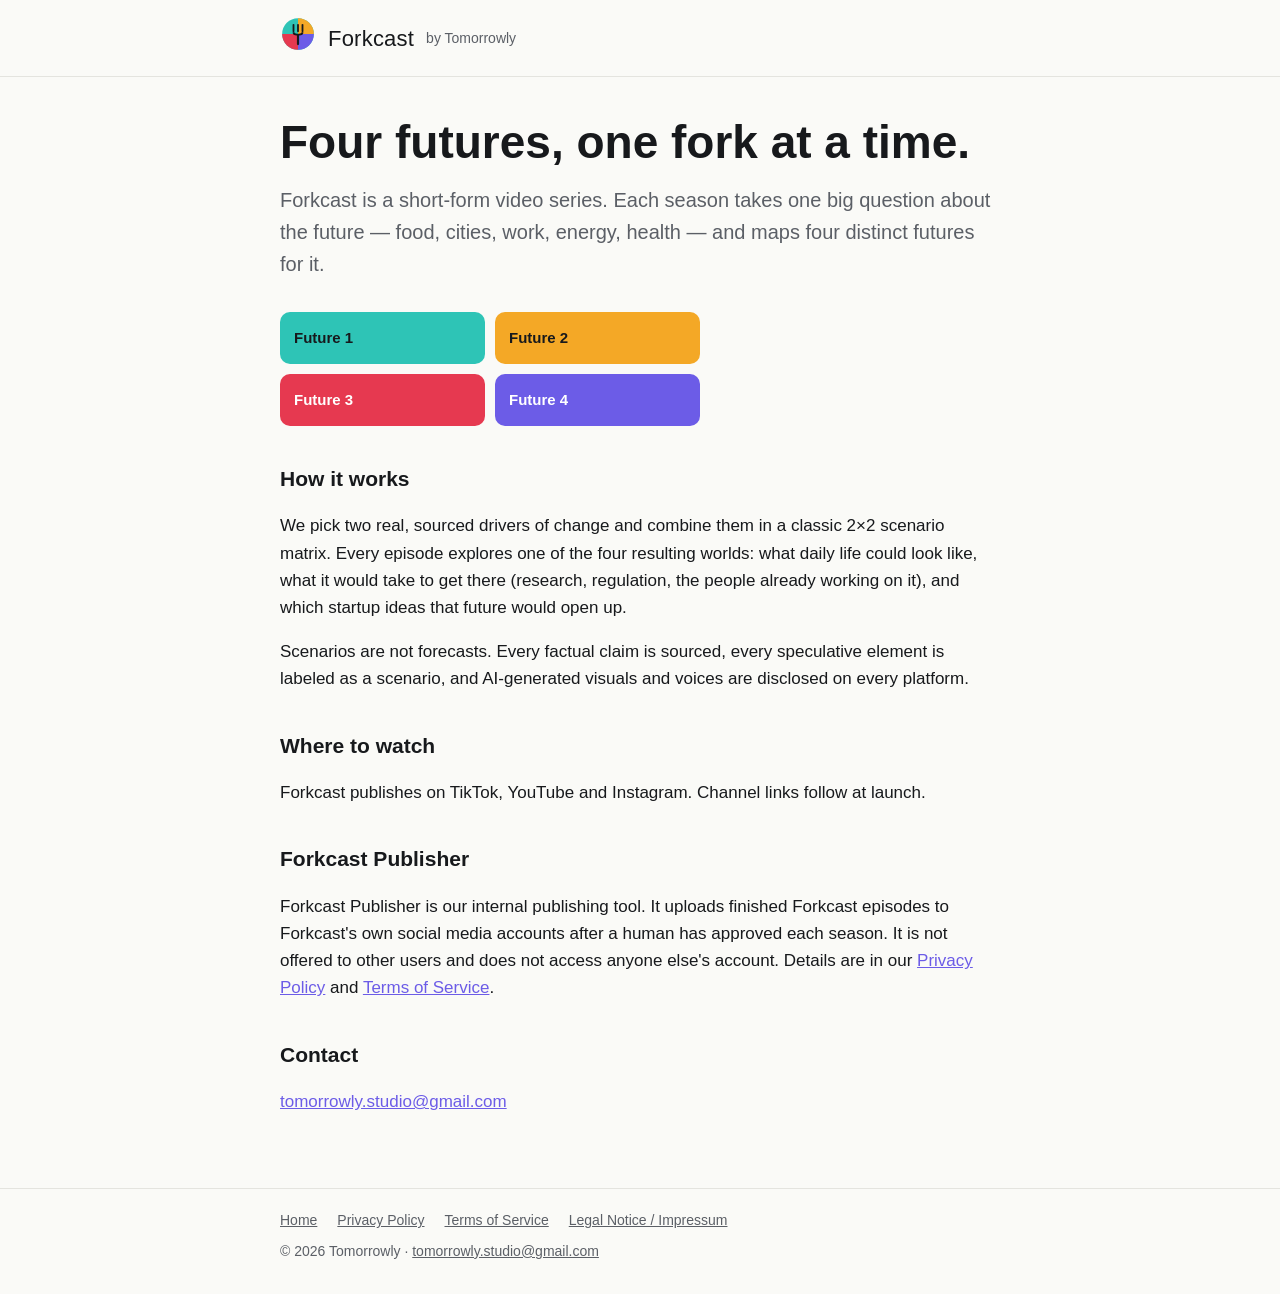
==== index.html @ e5bfec23 "Initial website: home, privacy policy, terms, legal notice Co-Authored-By: Claude Opus 5.5 <noreply@" ====
<!doctype html>
<html lang="en">
<head>
<meta charset="utf-8">
<meta name="viewport" content="width=device-width, initial-scale=1">
<title>Forkcast — four futures, one fork at a time</title>
<meta name="description" content="Forkcast is a short-form video series that maps four futures for one big question per episode, with sourced facts and the startup ideas each future would need.">
<link rel="icon" href="favicon.svg" type="image/svg+xml">
<link rel="stylesheet" href="style.css">
</head>
<body>
<header class="site"><div class="wrap">
  <a href="index.html"><img src="logo.svg" alt="Forkcast logo"></a>
  <a class="brand" href="index.html">Forkcast</a>
  <span class="by">by Tomorrowly</span>
</div></header>
<main><div class="wrap">
<h1>Four futures, one fork at a time.</h1>
<p class="lead">Forkcast is a short-form video series. Each season takes one big question about the future — food, cities, work, energy, health — and maps four distinct futures for it.</p>

<div class="quadrants" aria-hidden="true">
  <div class="q1">Future 1</div><div class="q2">Future 2</div>
  <div class="q3">Future 3</div><div class="q4">Future 4</div>
</div>

<h2>How it works</h2>
<p>We pick two real, sourced drivers of change and combine them in a classic 2&times;2 scenario matrix. Every episode explores one of the four resulting worlds: what daily life could look like, what it would take to get there (research, regulation, the people already working on it), and which startup ideas that future would open up.</p>
<p>Scenarios are not forecasts. Every factual claim is sourced, every speculative element is labeled as a scenario, and AI-generated visuals and voices are disclosed on every platform.</p>

<h2>Where to watch</h2>
<p>Forkcast publishes on TikTok, YouTube and Instagram. Channel links follow at launch.</p>

<h2>Forkcast Publisher</h2>
<p>Forkcast Publisher is our internal publishing tool. It uploads finished Forkcast episodes to Forkcast's own social media accounts after a human has approved each season. It is not offered to other users and does not access anyone else's account. Details are in our <a href="privacy.html">Privacy Policy</a> and <a href="terms.html">Terms of Service</a>.</p>

<h2>Contact</h2>
<p><a href="mailto:tomorrowly.studio@gmail.com">tomorrowly.studio@gmail.com</a></p>
</div></main>
<footer class="site"><div class="wrap">
  <nav>
    <a href="index.html">Home</a>
    <a href="privacy.html">Privacy Policy</a>
    <a href="terms.html">Terms of Service</a>
    <a href="impressum.html">Legal Notice / Impressum</a>
  </nav>
  <div>&copy; 2026 Tomorrowly &middot; <a href="mailto:tomorrowly.studio@gmail.com">tomorrowly.studio@gmail.com</a></div>
</div></footer>
</body>
</html>
---- style.css ----
:root {
  --ink: #17191C;
  --paper: #FAFAF7;
  --muted: #5B5F66;
  --line: #E4E4DF;
  --accent: #6C5CE7;
  --jade: #2EC4B6;
  --amber: #F4A826;
  --crimson: #E63950;
  --display: "Archivo Black", "Arial Black", Impact, sans-serif;
  --text: Inter, "Helvetica Neue", Arial, system-ui, sans-serif;
}
* { box-sizing: border-box; }
html { -webkit-text-size-adjust: 100%; }
body {
  margin: 0;
  background: var(--paper);
  color: var(--ink);
  font: 17px/1.6 var(--text);
}
a { color: var(--accent); }
.wrap { max-width: 760px; margin: 0 auto; padding: 0 20px; }
header.site { border-bottom: 1px solid var(--line); }
header.site .wrap { display: flex; align-items: center; gap: 12px; padding-top: 16px; padding-bottom: 16px; }
header.site img { width: 36px; height: 36px; }
header.site a.brand { font-family: var(--display); font-size: 22px; color: var(--ink); text-decoration: none; letter-spacing: 0.01em; }
header.site span.by { color: var(--muted); font-size: 14px; }
main { padding: 40px 0 56px; }
h1 { font-family: var(--display); font-weight: 900; font-size: clamp(30px, 6vw, 46px); line-height: 1.1; margin: 0 0 16px; }
h2 { font-size: 21px; margin: 36px 0 8px; }
h3 { font-size: 17px; margin: 24px 0 6px; }
p.lead { font-size: 20px; color: var(--muted); margin-top: 0; }
.updated { color: var(--muted); font-size: 14px; }
.quadrants { display: grid; grid-template-columns: repeat(2, 1fr); gap: 10px; margin: 32px 0; max-width: 420px; }
.quadrants div { border-radius: 10px; padding: 14px; font-weight: 700; font-size: 15px; }
.q1 { background: var(--jade); color: var(--ink); }
.q2 { background: var(--amber); color: var(--ink); }
.q3 { background: var(--crimson); color: #fff; }
.q4 { background: var(--accent); color: #fff; }
footer.site { border-top: 1px solid var(--line); padding: 20px 0 32px; font-size: 14px; color: var(--muted); }
footer.site nav { display: flex; flex-wrap: wrap; gap: 8px 20px; margin-bottom: 8px; }
footer.site a { color: var(--muted); }
.placeholder { background: #FFF3CD; padding: 0 4px; border-radius: 3px; }
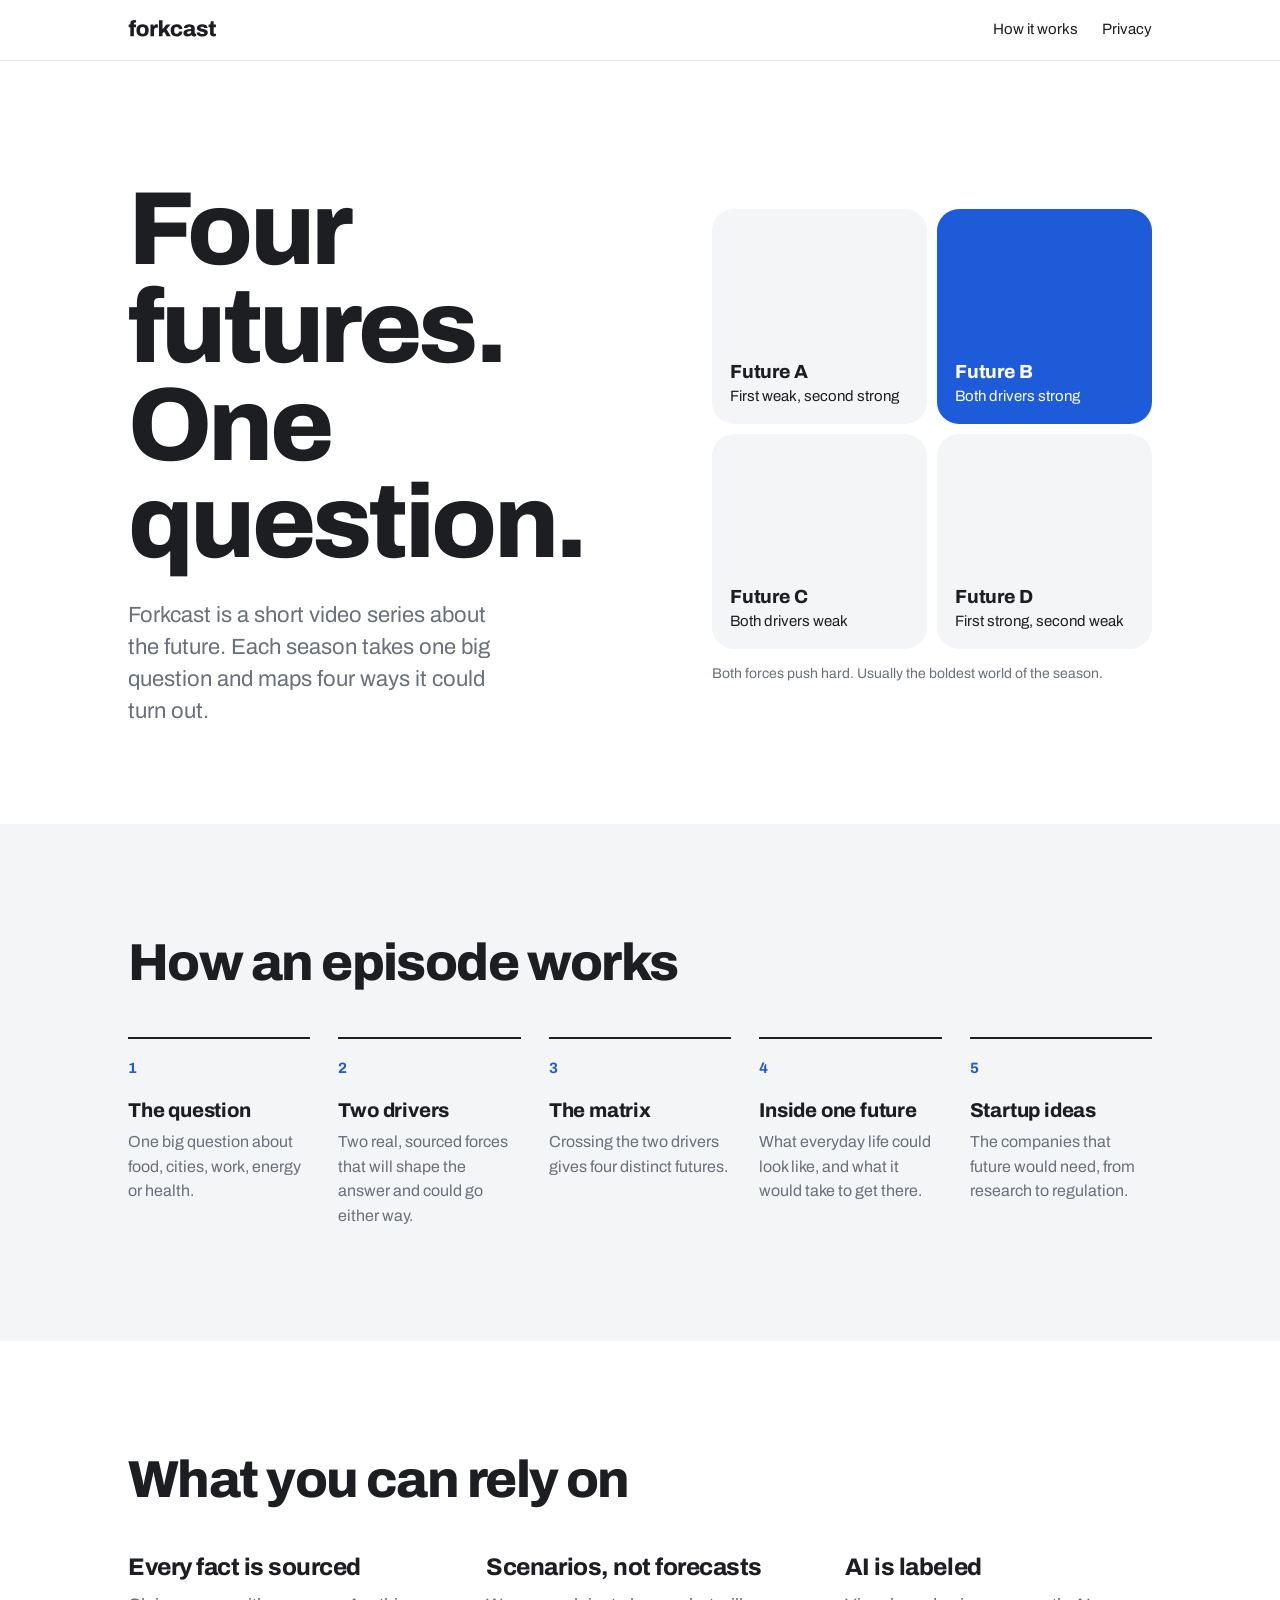
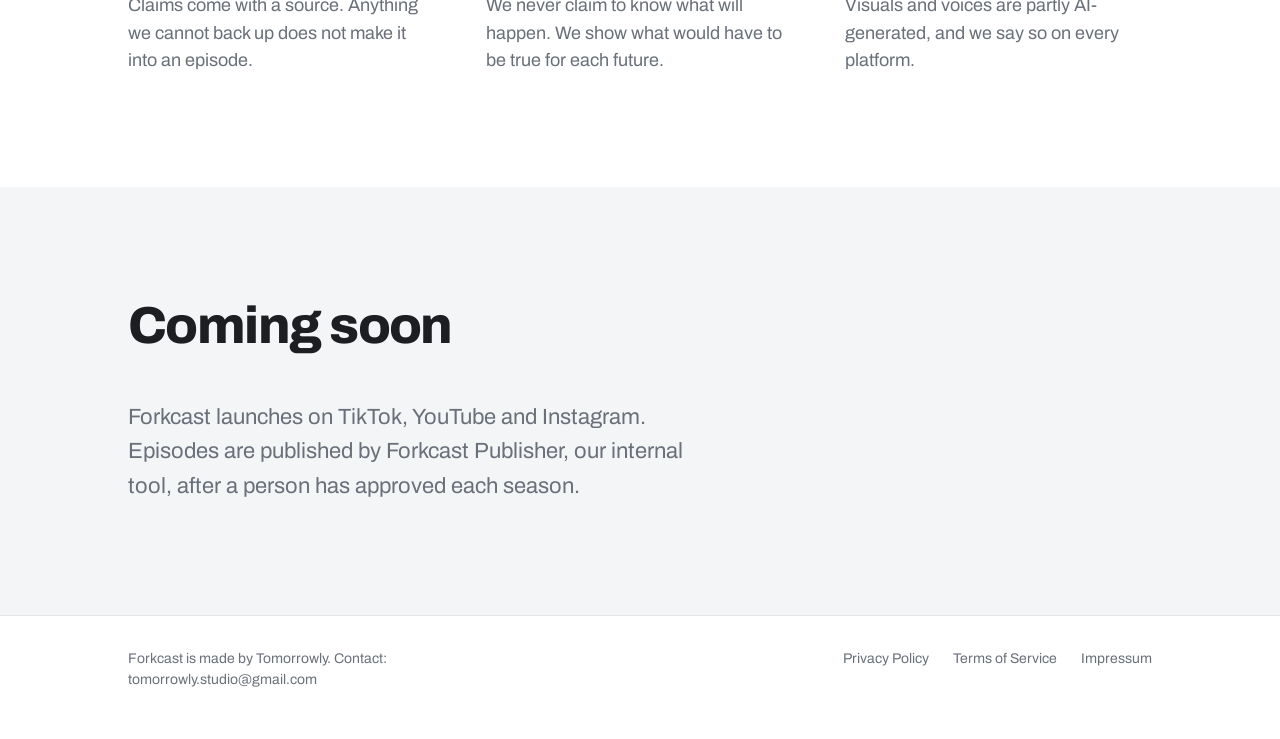
==== commit c1c6f39c: "Clean redesign: new brand, self-hosted font Co-Authored-By: Claude Opus 5.5 <noreply@anthropic.com> " ====
--- a/index.html
+++ b/index.html
@@ -3,47 +3,83 @@
 <head>
 <meta charset="utf-8">
 <meta name="viewport" content="width=device-width, initial-scale=1">
-<title>Forkcast — four futures, one fork at a time</title>
-<meta name="description" content="Forkcast is a short-form video series that maps four futures for one big question per episode, with sourced facts and the startup ideas each future would need.">
+<title>Forkcast – Four futures, one question</title>
+<meta name="description" content="Forkcast is a short video series that maps four futures for one big question per season, with sourced facts and the startup ideas each future would need.">
+<meta name="theme-color" content="#FFFFFF">
 <link rel="icon" href="favicon.svg" type="image/svg+xml">
+<link rel="preload" href="fonts/archivo.woff2" as="font" type="font/woff2" crossorigin>
 <link rel="stylesheet" href="style.css">
 </head>
 <body>
-<header class="site"><div class="wrap">
-  <a href="index.html"><img src="logo.svg" alt="Forkcast logo"></a>
-  <a class="brand" href="index.html">Forkcast</a>
-  <span class="by">by Tomorrowly</span>
+<header class="site-head"><div class="wrap">
+  <a class="brand" href="index.html"><img src="logo.svg" alt="Forkcast" width="110" height="22"></a>
+  <nav aria-label="Main">
+    <a href="index.html#how">How it works</a>
+    <a href="privacy.html">Privacy</a>
+  </nav>
 </div></header>
-<main><div class="wrap">
-<h1>Four futures, one fork at a time.</h1>
-<p class="lead">Forkcast is a short-form video series. Each season takes one big question about the future — food, cities, work, energy, health — and maps four distinct futures for it.</p>
+<main>
+<section class="hero"><div class="wrap">
+  <div>
+    <h1>Four futures.<br>One question.</h1>
+    <p>Forkcast is a short video series about the future. Each season takes one big question and maps four ways it could turn out.</p>
+  </div>
+  <figure class="matrix" aria-label="The four futures of a season">
+    <div class="matrix-grid" role="group" aria-label="Pick a future">
+      <button type="button" aria-pressed="false" data-note="The second force takes off, the first stalls. Often the most surprising world."><strong>Future A</strong>First weak, second strong</button>
+      <button type="button" aria-pressed="true" data-note="Both forces push hard. Usually the boldest world of the season."><strong>Future B</strong>Both drivers strong</button>
+      <button type="button" aria-pressed="false" data-note="Neither force takes off. Closest to today, but rarely unchanged."><strong>Future C</strong>Both drivers weak</button>
+      <button type="button" aria-pressed="false" data-note="The first force wins, the second stalls. The world tilts one way."><strong>Future D</strong>First strong, second weak</button>
+    </div>
+    <figcaption class="matrix-note" aria-live="polite">Both forces push hard. Usually the boldest world of the season.</figcaption>
+  </figure>
+</div></section>
 
-<div class="quadrants" aria-hidden="true">
-  <div class="q1">Future 1</div><div class="q2">Future 2</div>
-  <div class="q3">Future 3</div><div class="q4">Future 4</div>
-</div>
+<section class="band mist" id="how"><div class="wrap">
+  <h2>How an episode works</h2>
+  <ol class="steps">
+    <li><h3>The question</h3><p>One big question about food, cities, work, energy or health.</p></li>
+    <li><h3>Two drivers</h3><p>Two real, sourced forces that will shape the answer and could go either way.</p></li>
+    <li><h3>The matrix</h3><p>Crossing the two drivers gives four distinct futures.</p></li>
+    <li><h3>Inside one future</h3><p>What everyday life could look like, and what it would take to get there.</p></li>
+    <li><h3>Startup ideas</h3><p>The companies that future would need, from research to regulation.</p></li>
+  </ol>
+</div></section>
 
-<h2>How it works</h2>
-<p>We pick two real, sourced drivers of change and combine them in a classic 2&times;2 scenario matrix. Every episode explores one of the four resulting worlds: what daily life could look like, what it would take to get there (research, regulation, the people already working on it), and which startup ideas that future would open up.</p>
-<p>Scenarios are not forecasts. Every factual claim is sourced, every speculative element is labeled as a scenario, and AI-generated visuals and voices are disclosed on every platform.</p>
+<section class="band"><div class="wrap">
+  <h2>What you can rely on</h2>
+  <div class="promises">
+    <div><h3>Every fact is sourced</h3><p>Claims come with a source. Anything we cannot back up does not make it into an episode.</p></div>
+    <div><h3>Scenarios, not forecasts</h3><p>We never claim to know what will happen. We show what would have to be true for each future.</p></div>
+    <div><h3>AI is labeled</h3><p>Visuals and voices are partly AI-generated, and we say so on every platform.</p></div>
+  </div>
+</div></section>
 
-<h2>Where to watch</h2>
-<p>Forkcast publishes on TikTok, YouTube and Instagram. Channel links follow at launch.</p>
-
-<h2>Forkcast Publisher</h2>
-<p>Forkcast Publisher is our internal publishing tool. It uploads finished Forkcast episodes to Forkcast's own social media accounts after a human has approved each season. It is not offered to other users and does not access anyone else's account. Details are in our <a href="privacy.html">Privacy Policy</a> and <a href="terms.html">Terms of Service</a>.</p>
-
-<h2>Contact</h2>
-<p><a href="mailto:tomorrowly.studio@gmail.com">tomorrowly.studio@gmail.com</a></p>
-</div></main>
-<footer class="site"><div class="wrap">
-  <nav>
-    <a href="index.html">Home</a>
+<section class="band mist closing"><div class="wrap">
+  <h2>Coming soon</h2>
+  <p>Forkcast launches on TikTok, YouTube and Instagram. Episodes are published by Forkcast Publisher, our internal tool, after a person has approved each season.</p>
+</div></section>
+</main>
+<footer class="site-foot"><div class="wrap">
+  <p>Forkcast is made by Tomorrowly. Contact: <a href="mailto:tomorrowly.studio@gmail.com">tomorrowly.studio@gmail.com</a></p>
+  <nav aria-label="Legal">
     <a href="privacy.html">Privacy Policy</a>
     <a href="terms.html">Terms of Service</a>
-    <a href="impressum.html">Legal Notice / Impressum</a>
+    <a href="impressum.html">Impressum</a>
   </nav>
-  <div>&copy; 2026 Tomorrowly &middot; <a href="mailto:tomorrowly.studio@gmail.com">tomorrowly.studio@gmail.com</a></div>
 </div></footer>
+<script>
+(function () {
+  var grid = document.querySelector('.matrix-grid');
+  if (!grid) return;
+  var note = document.querySelector('.matrix-note');
+  grid.addEventListener('click', function (e) {
+    var btn = e.target.closest('button');
+    if (!btn) return;
+    grid.querySelectorAll('button').forEach(function (b) { b.setAttribute('aria-pressed', b === btn ? 'true' : 'false'); });
+    note.textContent = btn.dataset.note;
+  });
+})();
+</script>
 </body>
 </html>
--- a/style.css
+++ b/style.css
@@ -1,43 +1,117 @@
+@font-face {
+  font-family: "Archivo";
+  src: url("fonts/archivo.woff2") format("woff2");
+  font-weight: 100 900;
+  font-stretch: 62% 125%;
+  font-display: swap;
+}
 :root {
-  --ink: #17191C;
-  --paper: #FAFAF7;
-  --muted: #5B5F66;
-  --line: #E4E4DF;
-  --accent: #6C5CE7;
-  --jade: #2EC4B6;
-  --amber: #F4A826;
-  --crimson: #E63950;
-  --display: "Archivo Black", "Arial Black", Impact, sans-serif;
-  --text: Inter, "Helvetica Neue", Arial, system-ui, sans-serif;
+  --paper: #FFFFFF;
+  --mist: #F4F5F7;
+  --line: #E3E5E9;
+  --stone: #C4C8CF;
+  --slate: #6A707A;
+  --ink: #1C1E22;
+  --blue: #1E5BD8;
+  --gutter: clamp(20px, 5vw, 48px);
+  --measure: 68ch;
 }
 * { box-sizing: border-box; }
-html { -webkit-text-size-adjust: 100%; }
+html { -webkit-text-size-adjust: 100%; scroll-behavior: smooth; }
 body {
   margin: 0;
   background: var(--paper);
   color: var(--ink);
-  font: 17px/1.6 var(--text);
+  font-family: "Archivo", "Helvetica Neue", Arial, sans-serif;
+  font-size: 18px;
+  line-height: 1.55;
+  -webkit-font-smoothing: antialiased;
+  text-rendering: optimizeLegibility;
 }
-a { color: var(--accent); }
-.wrap { max-width: 760px; margin: 0 auto; padding: 0 20px; }
-header.site { border-bottom: 1px solid var(--line); }
-header.site .wrap { display: flex; align-items: center; gap: 12px; padding-top: 16px; padding-bottom: 16px; }
-header.site img { width: 36px; height: 36px; }
-header.site a.brand { font-family: var(--display); font-size: 22px; color: var(--ink); text-decoration: none; letter-spacing: 0.01em; }
-header.site span.by { color: var(--muted); font-size: 14px; }
-main { padding: 40px 0 56px; }
-h1 { font-family: var(--display); font-weight: 900; font-size: clamp(30px, 6vw, 46px); line-height: 1.1; margin: 0 0 16px; }
-h2 { font-size: 21px; margin: 36px 0 8px; }
-h3 { font-size: 17px; margin: 24px 0 6px; }
-p.lead { font-size: 20px; color: var(--muted); margin-top: 0; }
-.updated { color: var(--muted); font-size: 14px; }
-.quadrants { display: grid; grid-template-columns: repeat(2, 1fr); gap: 10px; margin: 32px 0; max-width: 420px; }
-.quadrants div { border-radius: 10px; padding: 14px; font-weight: 700; font-size: 15px; }
-.q1 { background: var(--jade); color: var(--ink); }
-.q2 { background: var(--amber); color: var(--ink); }
-.q3 { background: var(--crimson); color: #fff; }
-.q4 { background: var(--accent); color: #fff; }
-footer.site { border-top: 1px solid var(--line); padding: 20px 0 32px; font-size: 14px; color: var(--muted); }
-footer.site nav { display: flex; flex-wrap: wrap; gap: 8px 20px; margin-bottom: 8px; }
-footer.site a { color: var(--muted); }
-.placeholder { background: #FFF3CD; padding: 0 4px; border-radius: 3px; }
+a { color: var(--blue); text-underline-offset: 3px; }
+a:focus-visible, button:focus-visible { outline: 2px solid var(--blue); outline-offset: 3px; border-radius: 4px; }
+.wrap { max-width: 1120px; margin: 0 auto; padding: 0 var(--gutter); }
+
+/* Header */
+.site-head { position: sticky; top: 0; z-index: 10; background: rgba(255,255,255,.86); backdrop-filter: saturate(180%) blur(16px); -webkit-backdrop-filter: saturate(180%) blur(16px); border-bottom: 1px solid var(--line); }
+.site-head .wrap { display: flex; align-items: center; justify-content: space-between; height: 60px; }
+.site-head .brand img { display: block; height: 22px; width: auto; }
+.site-head nav { display: flex; gap: 24px; font-size: 15px; }
+.site-head nav a { color: var(--ink); text-decoration: none; }
+.site-head nav a:hover { color: var(--blue); }
+
+/* Hero */
+.hero { padding: clamp(56px, 10vw, 120px) 0 clamp(56px, 8vw, 96px); }
+.hero .wrap { display: grid; grid-template-columns: 1.15fr 1fr; gap: clamp(40px, 6vw, 88px); align-items: center; }
+.hero h1 { font-size: clamp(48px, 8.4vw, 104px); line-height: .94; letter-spacing: -0.035em; font-weight: 800; margin: 0 0 28px; }
+.hero p { font-size: clamp(19px, 2vw, 22px); line-height: 1.45; color: var(--slate); max-width: 30ch; margin: 0; }
+
+/* Matrix */
+.matrix { width: 100%; max-width: 440px; justify-self: end; margin: 0; }
+.matrix-grid { display: grid; grid-template-columns: 1fr 1fr; gap: 10px; aspect-ratio: 1; }
+.matrix button {
+  font: inherit; text-align: left; cursor: pointer;
+  border: 0; border-radius: 22px; padding: 18px;
+  background: var(--mist); color: var(--ink);
+  display: flex; flex-direction: column; justify-content: flex-end;
+  font-size: 15px; line-height: 1.3;
+  transition: background-color .35s ease, color .35s ease;
+}
+.matrix button strong { font-size: 19px; font-weight: 750; letter-spacing: -0.01em; display: block; margin-bottom: 2px; }
+.matrix button[aria-pressed="true"] { background: var(--blue); color: #fff; }
+.matrix-axes { display: flex; justify-content: space-between; color: var(--slate); font-size: 14px; margin-top: 12px; }
+.matrix-note { color: var(--slate); font-size: 14px; margin: 14px 0 0; min-height: 2.6em; }
+
+/* Sections */
+.band { padding: clamp(64px, 9vw, 112px) 0; }
+.band.mist { background: var(--mist); }
+.band h2 { font-size: clamp(32px, 4.6vw, 52px); line-height: 1.02; letter-spacing: -0.03em; font-weight: 800; margin: 0 0 clamp(32px, 4vw, 48px); max-width: 18ch; }
+
+.steps { list-style: none; margin: 0; padding: 0; display: grid; grid-template-columns: repeat(5, 1fr); gap: 28px; counter-reset: step; }
+.steps li { counter-increment: step; border-top: 2px solid var(--ink); padding-top: 18px; }
+.steps li::before { content: counter(step); display: block; font-size: 15px; font-weight: 700; color: var(--blue); margin-bottom: 18px; font-variant-numeric: tabular-nums; }
+.steps h3 { font-size: 20px; line-height: 1.2; letter-spacing: -0.01em; margin: 0 0 8px; font-weight: 750; }
+.steps p { margin: 0; font-size: 16px; color: var(--slate); }
+
+.promises { display: grid; grid-template-columns: repeat(3, 1fr); gap: clamp(28px, 4vw, 56px); }
+.promises h3 { font-size: 24px; letter-spacing: -0.02em; line-height: 1.15; margin: 0 0 10px; font-weight: 750; }
+.promises p { margin: 0; color: var(--slate); }
+
+.closing { text-align: left; }
+.closing p { font-size: clamp(19px, 2vw, 22px); color: var(--slate); max-width: 46ch; margin: 0; }
+
+/* Legal / prose pages */
+.prose { padding: clamp(48px, 8vw, 96px) 0 clamp(64px, 8vw, 96px); }
+.prose .wrap > * { max-width: var(--measure); }
+.prose h1 { font-size: clamp(38px, 6vw, 64px); line-height: 1; letter-spacing: -0.035em; font-weight: 800; margin: 0 0 16px; }
+.prose h2 { font-size: 22px; letter-spacing: -0.015em; margin: 44px 0 10px; font-weight: 750; }
+.prose h3 { font-size: 18px; margin: 28px 0 6px; font-weight: 700; }
+.prose p { margin: 0 0 14px; }
+.prose hr { border: 0; border-top: 1px solid var(--line); margin: 64px 0; }
+.updated { color: var(--slate); font-size: 15px; margin-bottom: 32px !important; }
+.placeholder { background: #FFF4C2; padding: 0 4px; border-radius: 4px; }
+
+/* Footer */
+.site-foot { border-top: 1px solid var(--line); padding: 32px 0 48px; font-size: 14px; color: var(--slate); }
+.site-foot .wrap { display: flex; flex-wrap: wrap; justify-content: space-between; gap: 16px 32px; }
+.site-foot nav { display: flex; flex-wrap: wrap; gap: 8px 24px; }
+.site-foot a { color: var(--slate); text-decoration: none; }
+.site-foot a:hover { color: var(--ink); }
+.site-foot p { margin: 0; max-width: 52ch; }
+
+@media (max-width: 900px) {
+  .hero .wrap { grid-template-columns: 1fr; }
+  .matrix { justify-self: start; }
+  .steps { grid-template-columns: 1fr 1fr; }
+  .promises { grid-template-columns: 1fr; }
+}
+@media (max-width: 520px) {
+  .steps { grid-template-columns: 1fr; }
+  .site-head nav { gap: 16px; font-size: 14px; }
+  .matrix button { padding: 14px; font-size: 13px; border-radius: 18px; }
+  .matrix button strong { font-size: 16px; }
+}
+@media (prefers-reduced-motion: reduce) {
+  html { scroll-behavior: auto; }
+  .matrix button { transition: none; }
+}
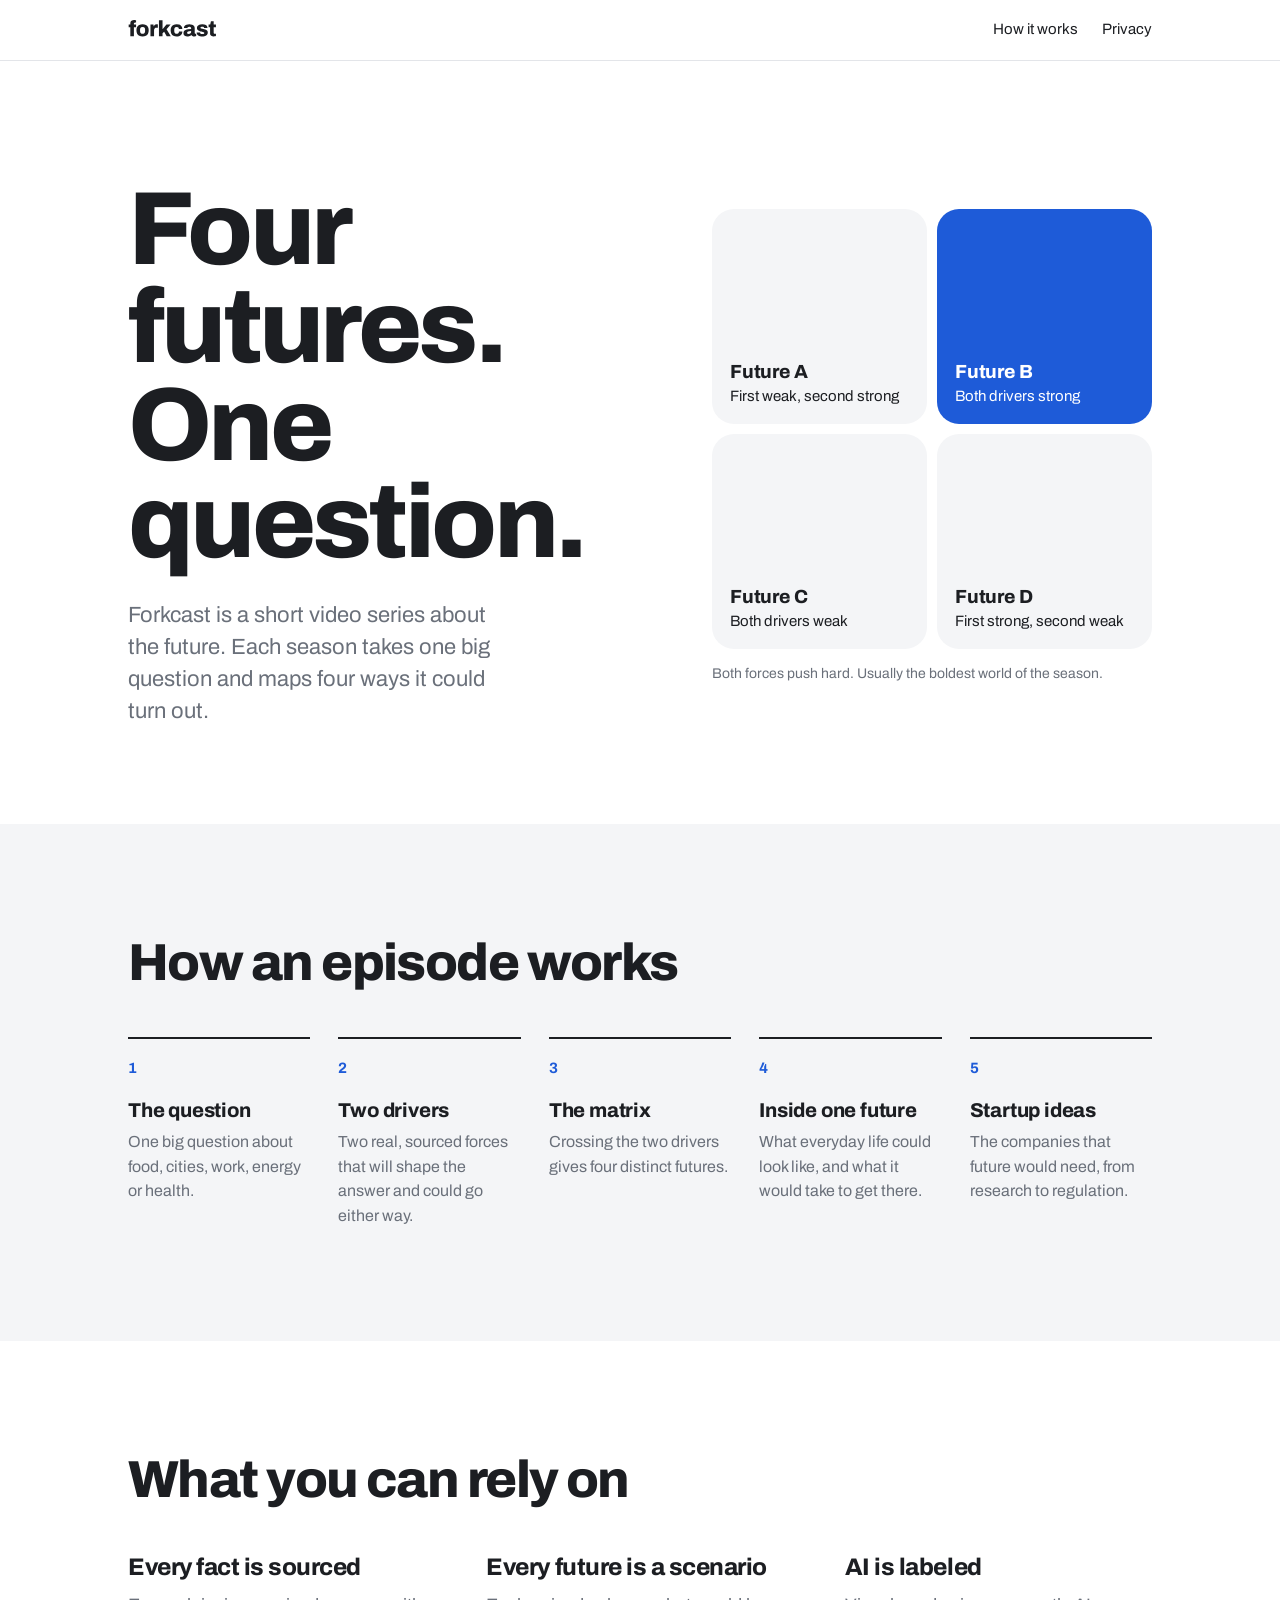
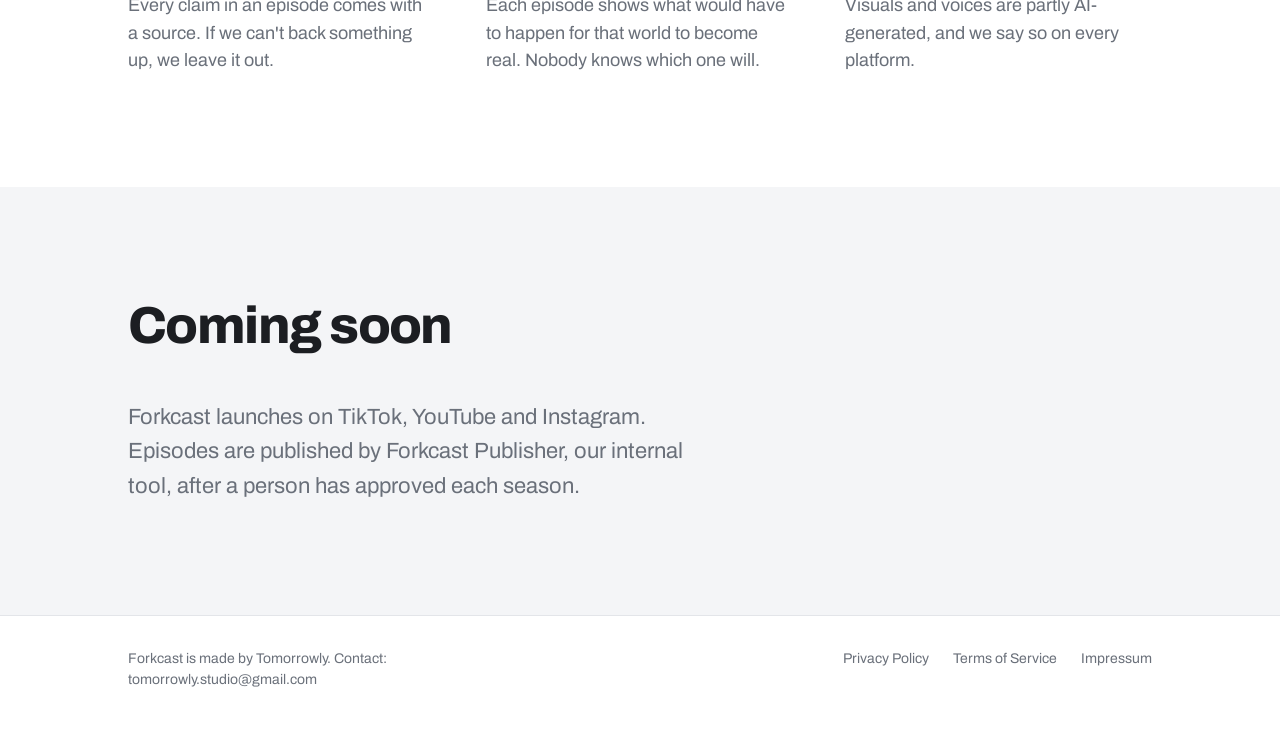
==== commit fd3e9ce6: "Copy edits Co-Authored-By: Claude Opus 5.5 <noreply@anthropic.com> Claude-Session: https://claude.ai" ====
--- a/index.html
+++ b/index.html
@@ -3,7 +3,7 @@
 <head>
 <meta charset="utf-8">
 <meta name="viewport" content="width=device-width, initial-scale=1">
-<title>Forkcast – Four futures, one question</title>
+<title>Forkcast | Four futures, one question</title>
 <meta name="description" content="Forkcast is a short video series that maps four futures for one big question per season, with sourced facts and the startup ideas each future would need.">
 <meta name="theme-color" content="#FFFFFF">
 <link rel="icon" href="favicon.svg" type="image/svg+xml">
@@ -28,7 +28,7 @@
     <div class="matrix-grid" role="group" aria-label="Pick a future">
       <button type="button" aria-pressed="false" data-note="The second force takes off, the first stalls. Often the most surprising world."><strong>Future A</strong>First weak, second strong</button>
       <button type="button" aria-pressed="true" data-note="Both forces push hard. Usually the boldest world of the season."><strong>Future B</strong>Both drivers strong</button>
-      <button type="button" aria-pressed="false" data-note="Neither force takes off. Closest to today, but rarely unchanged."><strong>Future C</strong>Both drivers weak</button>
+      <button type="button" aria-pressed="false" data-note="Neither force takes off. This world looks most like today."><strong>Future C</strong>Both drivers weak</button>
       <button type="button" aria-pressed="false" data-note="The first force wins, the second stalls. The world tilts one way."><strong>Future D</strong>First strong, second weak</button>
     </div>
     <figcaption class="matrix-note" aria-live="polite">Both forces push hard. Usually the boldest world of the season.</figcaption>
@@ -49,8 +49,8 @@
 <section class="band"><div class="wrap">
   <h2>What you can rely on</h2>
   <div class="promises">
-    <div><h3>Every fact is sourced</h3><p>Claims come with a source. Anything we cannot back up does not make it into an episode.</p></div>
-    <div><h3>Scenarios, not forecasts</h3><p>We never claim to know what will happen. We show what would have to be true for each future.</p></div>
+    <div><h3>Every fact is sourced</h3><p>Every claim in an episode comes with a source. If we can't back something up, we leave it out.</p></div>
+    <div><h3>Every future is a scenario</h3><p>Each episode shows what would have to happen for that world to become real. Nobody knows which one will.</p></div>
     <div><h3>AI is labeled</h3><p>Visuals and voices are partly AI-generated, and we say so on every platform.</p></div>
   </div>
 </div></section>
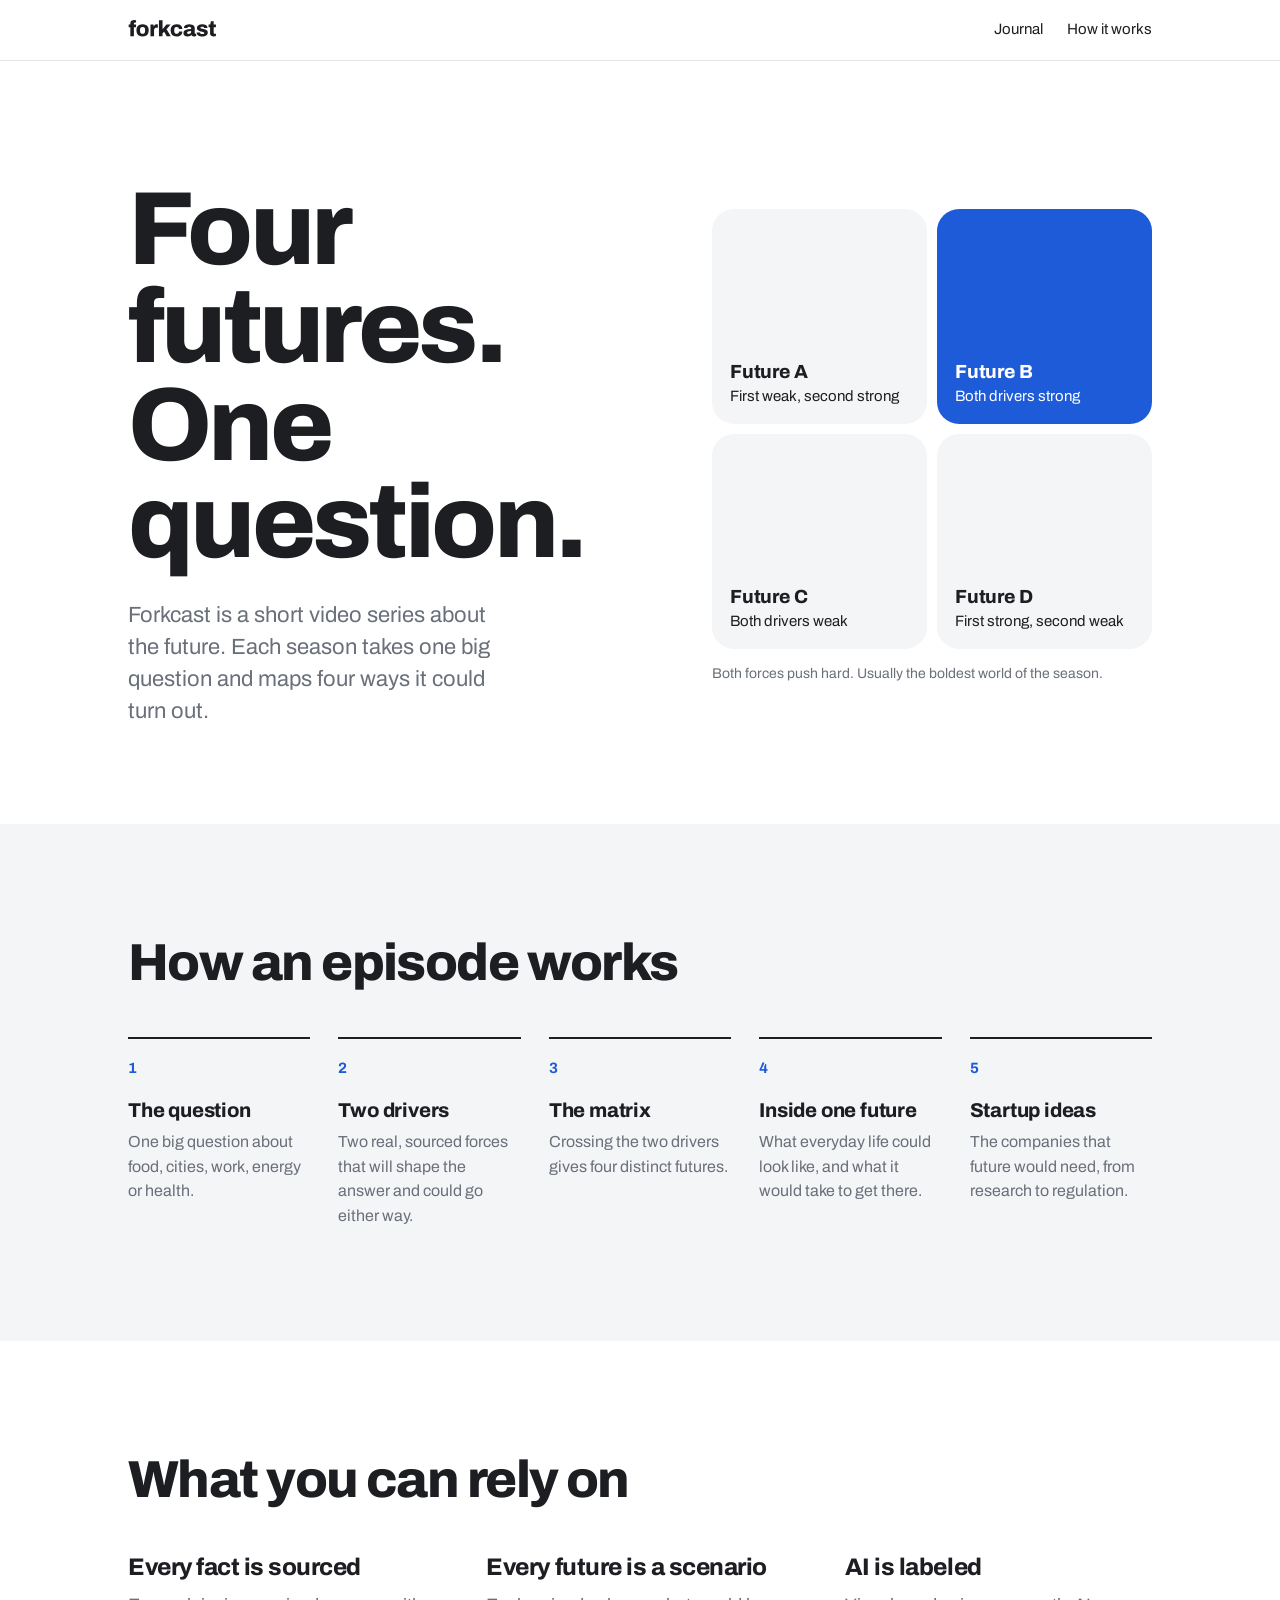
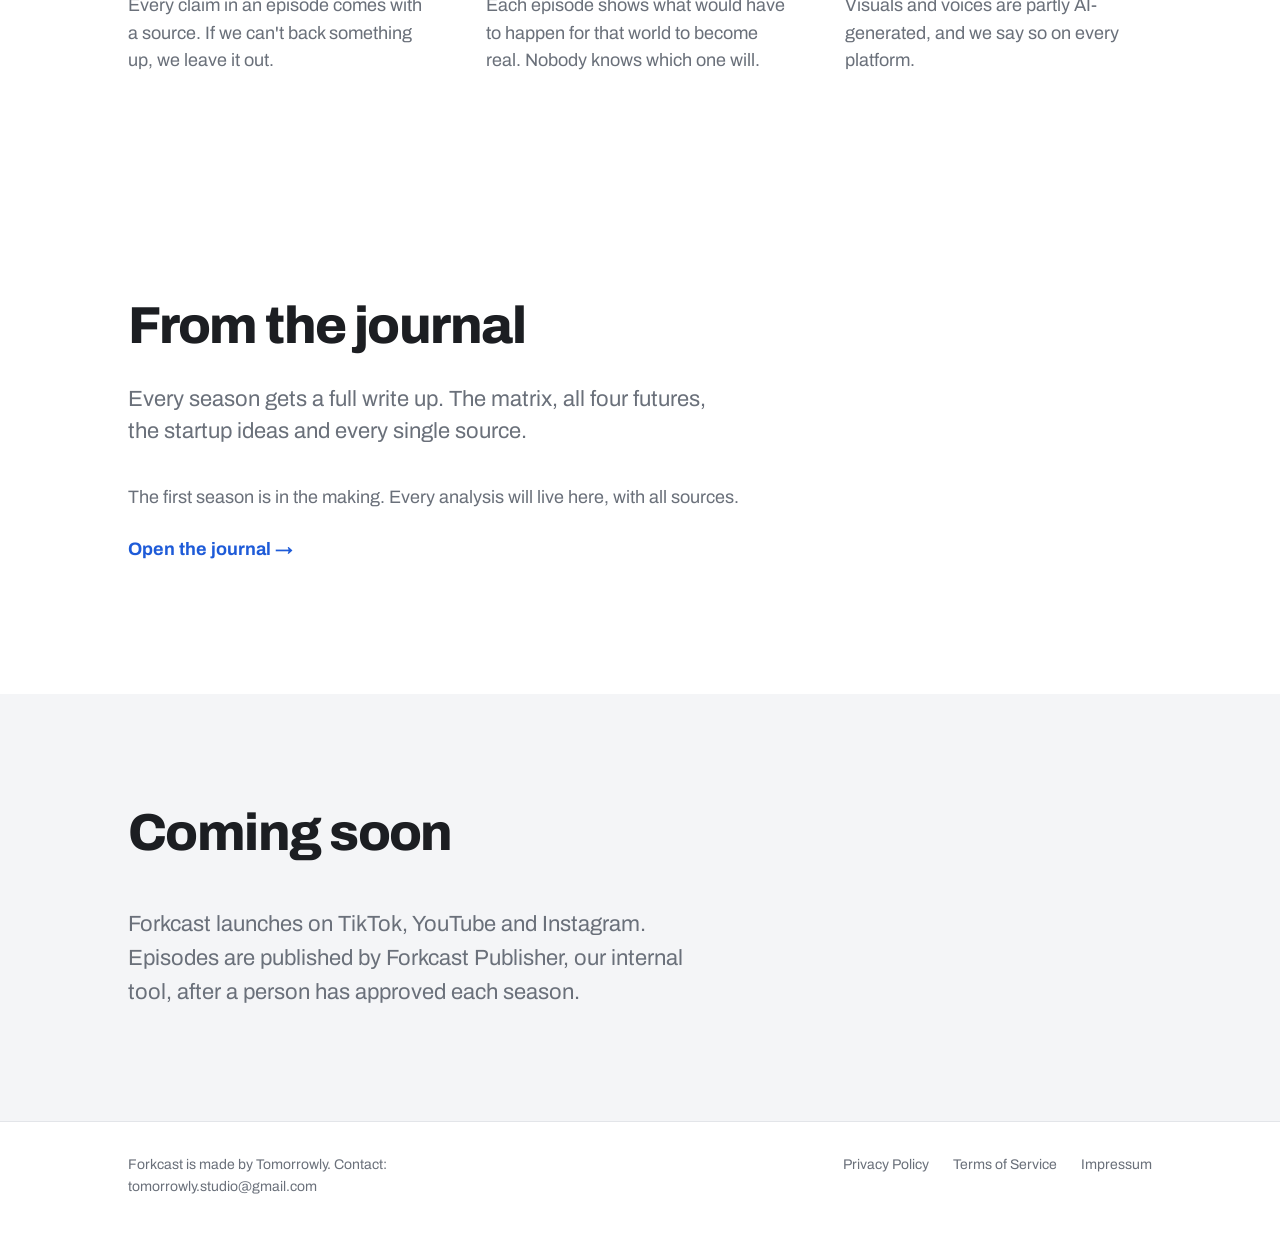
==== commit e3b95470: "Spiegel von nwitzgall/Tomorrowly site/ (main b0cfc08): Journal, finales Impressum Co-Authored-By: Cl" ====
--- a/index.html
+++ b/index.html
@@ -14,8 +14,8 @@
 <header class="site-head"><div class="wrap">
   <a class="brand" href="index.html"><img src="logo.svg" alt="Forkcast" width="110" height="22"></a>
   <nav aria-label="Main">
+    <a href="journal/index.html">Journal</a>
     <a href="index.html#how">How it works</a>
-    <a href="privacy.html">Privacy</a>
   </nav>
 </div></header>
 <main>
@@ -55,6 +55,15 @@
   </div>
 </div></section>
 
+<section class="band journal-band" id="journal"><div class="wrap">
+  <h2>From the journal</h2>
+  <p class="band-lede">Every season gets a full write up. The matrix, all four futures, the startup ideas and every single source.</p>
+<!-- JOURNAL-TEASER:START -->
+<p class="teaser-empty">The first season is in the making. Every analysis will live here, with all sources.</p>
+<!-- JOURNAL-TEASER:END -->
+  <p><a class="more" href="journal/index.html">Open the journal</a></p>
+</div></section>
+
 <section class="band mist closing"><div class="wrap">
   <h2>Coming soon</h2>
   <p>Forkcast launches on TikTok, YouTube and Instagram. Episodes are published by Forkcast Publisher, our internal tool, after a person has approved each season.</p>
--- a/style.css
+++ b/style.css
@@ -99,11 +99,85 @@
 .site-foot a:hover { color: var(--ink); }
 .site-foot p { margin: 0; max-width: 52ch; }
 
+/* Journal */
+.sr-only { position: absolute; width: 1px; height: 1px; overflow: hidden; clip: rect(0 0 0 0); white-space: nowrap; }
+.eyebrow { font-size: 14px; font-weight: 700; letter-spacing: .06em; text-transform: uppercase; color: var(--blue); margin: 0 0 14px; }
+.lede, .band-lede { font-size: clamp(19px, 2vw, 22px); line-height: 1.45; color: var(--slate); max-width: 46ch; margin: 0; }
+.band-lede { margin: -16px 0 36px; }
+.more { font-weight: 700; text-decoration: none; }
+.more::after { content: " \2192"; }
+.teaser-empty { color: var(--slate); margin: 0 0 24px; }
+.journal-head { padding: clamp(48px, 8vw, 96px) 0 clamp(28px, 4vw, 40px); }
+.journal-head h1, .story-head h1 { font-size: clamp(40px, 6.4vw, 76px); line-height: .98; letter-spacing: -0.035em; font-weight: 800; margin: 0 0 20px; max-width: 16ch; }
+.lead-story { padding-bottom: clamp(40px, 6vw, 72px); }
+.lead { display: grid; grid-template-columns: 1.1fr 1fr; gap: clamp(28px, 5vw, 64px); align-items: center; text-decoration: none; color: inherit; border-top: 2px solid var(--ink); padding-top: 28px; }
+.lead h2 { font-size: clamp(30px, 4vw, 46px); line-height: 1.04; letter-spacing: -0.03em; font-weight: 800; margin: 0 0 12px; }
+.lead:hover h2 { color: var(--blue); }
+.lead-matrix .matrix-svg { width: 100%; max-width: 440px; height: auto; display: block; margin-left: auto; }
+.jq { font-size: 19px; font-weight: 650; margin: 0 0 8px; }
+.jq.big { font-size: clamp(21px, 2.4vw, 26px); }
+.jdek { color: var(--slate); margin: 0 0 14px; font-size: 16px; }
+.archive { padding-bottom: clamp(64px, 9vw, 112px); }
+.filters { border-top: 1px solid var(--line); padding: 24px 0 28px; display: flex; flex-direction: column; gap: 14px; }
+.chips { display: flex; flex-wrap: wrap; gap: 8px; }
+.chip { font: inherit; font-size: 15px; border: 1px solid var(--line); background: var(--paper); color: var(--ink); border-radius: 999px; padding: 7px 14px; cursor: pointer; }
+.chip[aria-pressed="true"] { background: var(--ink); color: #fff; border-color: var(--ink); }
+.filter-row { display: flex; gap: 10px; flex-wrap: wrap; }
+.filter-row input, .filter-row select { font: inherit; font-size: 16px; border: 1px solid var(--line); border-radius: 12px; padding: 10px 14px; background: var(--paper); color: var(--ink); }
+.filter-row input { flex: 1 1 240px; min-width: 0; }
+.jgrid { display: grid; grid-template-columns: repeat(3, 1fr); gap: 20px; }
+.jgrid.teaser { margin-bottom: 28px; }
+.jcard { display: flex; flex-direction: column; gap: 16px; text-decoration: none; color: inherit; background: var(--mist); border-radius: 22px; padding: 20px; transition: transform .2s ease; }
+.jcard[hidden] { display: none; }
+.jcard:hover { transform: translateY(-2px); }
+.jcard:hover h3 { color: var(--blue); }
+.jcard h3 { font-size: 22px; line-height: 1.12; letter-spacing: -0.02em; margin: 0 0 8px; font-weight: 750; }
+.mini-matrix { width: 56px; height: 56px; }
+.jmeta { display: flex; flex-wrap: wrap; align-items: center; gap: 8px; font-size: 14px; color: var(--slate); margin: 0 0 10px; }
+.tag { font-size: 13px; font-weight: 650; color: var(--ink); background: var(--paper); border: 1px solid var(--line); border-radius: 999px; padding: 3px 10px; text-decoration: none; }
+.jempty { color: var(--slate); }
+.story-head { padding: clamp(48px, 8vw, 96px) 0 clamp(28px, 4vw, 40px); }
+.story-head h1 { max-width: 20ch; }
+.vlinks { display: flex; flex-wrap: wrap; align-items: center; gap: 10px; margin-top: 28px; }
+.vlinks span { font-size: 14px; font-weight: 700; color: var(--slate); margin-right: 4px; }
+.vbtn { font-size: 15px; font-weight: 700; text-decoration: none; background: var(--blue); color: #fff; border-radius: 999px; padding: 9px 16px; }
+.story-body { padding-bottom: clamp(64px, 9vw, 112px); }
+.story-body > * { max-width: var(--measure); }
+.story-body h2 { font-size: clamp(26px, 3vw, 34px); letter-spacing: -0.025em; line-height: 1.1; font-weight: 800; margin: 56px 0 16px; }
+.story-matrix { margin: 8px 0 0; max-width: 520px; }
+.story-matrix .matrix-svg { width: 100%; height: auto; display: block; }
+.story-matrix figcaption { color: var(--slate); font-size: 14px; margin-top: 6px; }
+.axes { display: grid; grid-template-columns: 1fr 1fr; gap: 28px; }
+.axes h3 { font-size: 20px; margin: 0 0 6px; font-weight: 750; }
+.axes p { margin: 0 0 8px; color: var(--slate); font-size: 16px; }
+.axes .poles { color: var(--ink); font-weight: 650; }
+.axes .poles span { color: var(--slate); font-weight: 400; }
+.future { border-top: 2px solid var(--qc); padding-top: 18px; margin-top: 36px; }
+.future h3 { font-size: clamp(24px, 2.8vw, 30px); letter-spacing: -0.02em; margin: 0 0 6px; font-weight: 800; }
+.future h4 { font-size: 17px; margin: 22px 0 8px; }
+.fmeta { display: flex; align-items: center; gap: 8px; font-size: 14px; color: var(--slate); margin: 0 0 10px; }
+.qdot { width: 14px; height: 14px; border-radius: 4px; background: var(--qc); flex: none; }
+.fone { font-size: 19px; font-weight: 600; margin: 0 0 14px; }
+.ideas, .drivers { padding-left: 20px; margin: 0; display: flex; flex-direction: column; gap: 8px; }
+.sources { padding-left: 22px; display: flex; flex-direction: column; gap: 10px; font-size: 15px; }
+.sources span { display: block; color: var(--slate); font-size: 14px; }
+.sources a { overflow-wrap: anywhere; }
+.credit { background: var(--mist); border-radius: 14px; padding: 12px 16px; font-size: 15px; }
+.credit span { color: var(--slate); }
+.ai-note { color: var(--slate); font-size: 15px; margin-top: 32px; }
+
 @media (max-width: 900px) {
+  .lead { grid-template-columns: 1fr; }
+  .lead-matrix .matrix-svg { margin: 0; }
+  .jgrid { grid-template-columns: 1fr 1fr; }
   .hero .wrap { grid-template-columns: 1fr; }
   .matrix { justify-self: start; }
   .steps { grid-template-columns: 1fr 1fr; }
   .promises { grid-template-columns: 1fr; }
+}
+@media (max-width: 620px) {
+  .jgrid { grid-template-columns: 1fr; }
+  .axes { grid-template-columns: 1fr; }
 }
 @media (max-width: 520px) {
   .steps { grid-template-columns: 1fr; }
